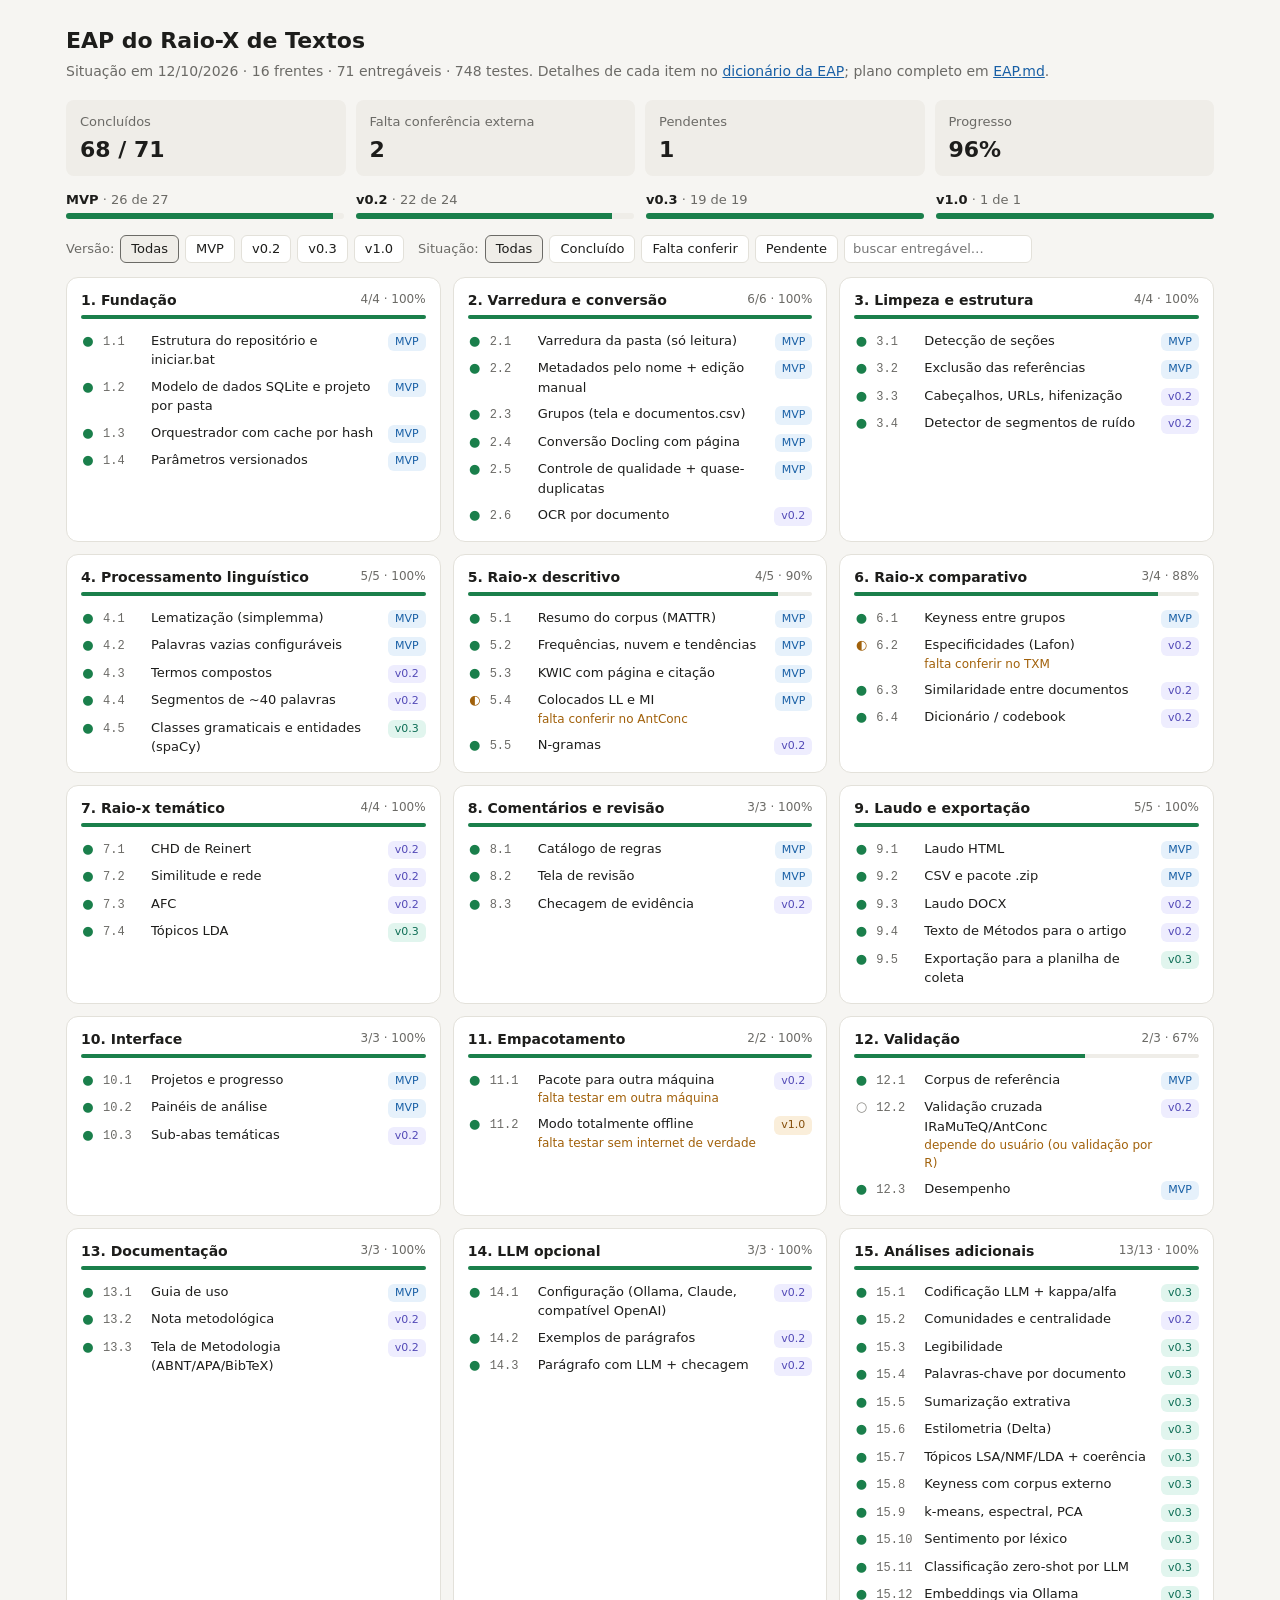
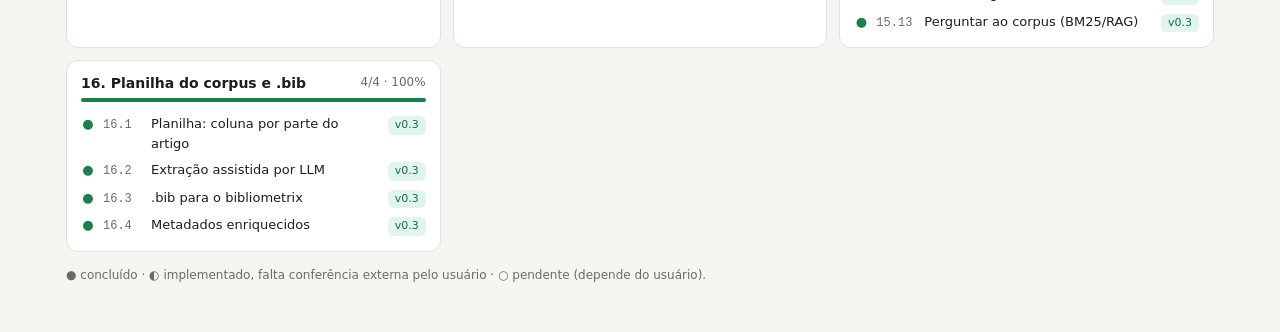
==== docs/eap.html @ f84f9ed6 "acabous os creédito" ====
<!doctype html>
<html lang="pt-BR">
<head>
<meta charset="utf-8">
<meta name="viewport" content="width=device-width, initial-scale=1">
<title>EAP do Raio-X</title>
<style>
:root{--bg:#f6f5f2;--card:#fff;--ink:#1d1d1b;--mut:#6b6a66;--line:#e3e1da;--soft:#efede8;
--ok:#1a7f4b;--okbg:#e1f5ee;--warn:#a1610b;--warnbg:#faeeda;--plan:#8a8984;
--mvp:#185fa5;--mvpbg:#e6f1fb;--v2:#534ab7;--v2bg:#eeedfe;--v3:#0f6e56;--v3bg:#e1f5ee;--v1:#854f0b;--v1bg:#faeeda}
@media (prefers-color-scheme:dark){:root{--bg:#141516;--card:#1e1f21;--ink:#ebe9e4;--mut:#9a988f;--line:#323338;--soft:#26272a;
--ok:#5dcaa5;--okbg:#0f3328;--warn:#ef9f27;--warnbg:#3a2a10;--plan:#888780;
--mvp:#85b7eb;--mvpbg:#0c2a48;--v2:#afa9ec;--v2bg:#26215c;--v3:#5dcaa5;--v3bg:#0f3328;--v1:#ef9f27;--v1bg:#3a2a10}}
*{box-sizing:border-box}
body{margin:0;background:var(--bg);color:var(--ink);font:15px/1.5 system-ui,"Segoe UI",sans-serif}
main{max-width:1180px;margin:0 auto;padding:24px 16px 48px}
h1{font-size:22px;margin:0 0 4px;font-weight:600}
.sub{color:var(--mut);font-size:14px;margin:0 0 18px}
.kpis{display:grid;grid-template-columns:repeat(auto-fit,minmax(140px,1fr));gap:10px;margin:0 0 14px}
.kpi{background:var(--soft);border-radius:8px;padding:10px 14px}.kpi span{font-size:13px;color:var(--mut)}.kpi b{display:block;font-size:22px;font-weight:600}
.bar{height:6px;background:var(--soft);border-radius:3px;overflow:hidden}.bar i{display:block;height:100%;background:var(--ok)}
.rel{display:grid;grid-template-columns:repeat(auto-fit,minmax(160px,1fr));gap:12px;margin:0 0 16px;font-size:13px;color:var(--mut)}.rel b{color:var(--ink)}
.filtros{display:flex;flex-wrap:wrap;gap:6px;align-items:center;margin:0 0 14px;font-size:13px;color:var(--mut)}
.filtros button{font:inherit;font-size:13px;color:var(--ink);background:var(--card);border:1px solid var(--line);border-radius:6px;padding:3px 10px;cursor:pointer}
.filtros button.on{background:var(--soft);border-color:var(--mut)}
.filtros input{font:inherit;font-size:13px;color:var(--ink);background:var(--card);border:1px solid var(--line);border-radius:6px;padding:3px 8px;min-width:180px}
.grid{display:grid;grid-template-columns:repeat(auto-fit,minmax(320px,1fr));gap:12px}
.fr{background:var(--card);border:1px solid var(--line);border-radius:12px;padding:12px 14px}
.fr h2{font-size:14px;margin:0 0 4px;font-weight:600;display:flex;justify-content:space-between;gap:8px}.fr h2 span{font-weight:400;font-size:12px;color:var(--mut);white-space:nowrap}
.fr .bar{height:4px;margin:0 0 8px}
.it{display:flex;gap:8px;align-items:baseline;font-size:13px;padding:3px 0;border-top:1px solid transparent}
.it .st{width:14px;text-align:center}.s2{color:var(--ok)}.s1{color:var(--warn)}.s0{color:var(--plan)}
.it .id{font-family:ui-monospace,Consolas,monospace;font-size:12px;color:var(--mut);min-width:40px}
.it .nm{flex:1}.it .nota{display:block;font-size:12px;color:var(--warn)}
.pl{font-size:11px;padding:1px 7px;border-radius:6px;white-space:nowrap}
.MVP{background:var(--mvpbg);color:var(--mvp)}.v02{background:var(--v2bg);color:var(--v2)}.v03{background:var(--v3bg);color:var(--v3)}.v10{background:var(--v1bg);color:var(--v1)}
.leg{font-size:12px;color:var(--mut);margin:14px 0 0}
a{color:var(--mvp)}
@media print{.filtros{display:none}.fr{break-inside:avoid}}
</style>
</head>
<body>
<main>
<h1>EAP do Raio-X de Textos</h1>
<p class="sub">Situação em 12/10/2026 · 16 frentes · 71 entregáveis · 748 testes. Detalhes de cada item no <a href="dicionario_eap.md">dicionário da EAP</a>; plano completo em <a href="../EAP.md">EAP.md</a>.</p>
<div class="kpis">
<div class="kpi"><span>Concluídos</span><b id="k-ok"></b></div>
<div class="kpi"><span>Falta conferência externa</span><b id="k-par"></b></div>
<div class="kpi"><span>Pendentes</span><b id="k-pen"></b></div>
<div class="kpi"><span>Progresso</span><b id="k-pct"></b></div>
</div>
<div class="rel" id="rel"></div>
<div class="filtros">
<span>Versão:</span><button data-f="r" data-v="all" class="on">Todas</button><button data-f="r" data-v="MVP">MVP</button><button data-f="r" data-v="v0.2">v0.2</button><button data-f="r" data-v="v0.3">v0.3</button><button data-f="r" data-v="v1.0">v1.0</button>
<span style="margin-left:8px">Situação:</span><button data-f="s" data-v="all" class="on">Todas</button><button data-f="s" data-v="2">Concluído</button><button data-f="s" data-v="1">Falta conferir</button><button data-f="s" data-v="0">Pendente</button>
<input id="busca" type="search" placeholder="buscar entregável…" aria-label="Buscar entregável">
</div>
<div class="grid" id="grid"></div>
<p class="leg">● concluído · ◐ implementado, falta conferência externa pelo usuário · ○ pendente (depende do usuário).</p>
</main>
<script>
const D=[
["1. Fundação",[["1.1","Estrutura do repositório e iniciar.bat","MVP",2],["1.2","Modelo de dados SQLite e projeto por pasta","MVP",2],["1.3","Orquestrador com cache por hash","MVP",2],["1.4","Parâmetros versionados","MVP",2]]],
["2. Varredura e conversão",[["2.1","Varredura da pasta (só leitura)","MVP",2],["2.2","Metadados pelo nome + edição manual","MVP",2],["2.3","Grupos (tela e documentos.csv)","MVP",2],["2.4","Conversão Docling com página","MVP",2],["2.5","Controle de qualidade + quase-duplicatas","MVP",2],["2.6","OCR por documento","v0.2",2]]],
["3. Limpeza e estrutura",[["3.1","Detecção de seções","MVP",2],["3.2","Exclusão das referências","MVP",2],["3.3","Cabeçalhos, URLs, hifenização","v0.2",2],["3.4","Detector de segmentos de ruído","v0.2",2]]],
["4. Processamento linguístico",[["4.1","Lematização (simplemma)","MVP",2],["4.2","Palavras vazias configuráveis","MVP",2],["4.3","Termos compostos","v0.2",2],["4.4","Segmentos de ~40 palavras","v0.2",2],["4.5","Classes gramaticais e entidades (spaCy)","v0.3",2]]],
["5. Raio-x descritivo",[["5.1","Resumo do corpus (MATTR)","MVP",2],["5.2","Frequências, nuvem e tendências","MVP",2],["5.3","KWIC com página e citação","MVP",2],["5.4","Colocados LL e MI","MVP",1,"falta conferir no AntConc"],["5.5","N-gramas","v0.2",2]]],
["6. Raio-x comparativo",[["6.1","Keyness entre grupos","MVP",2],["6.2","Especificidades (Lafon)","v0.2",1,"falta conferir no TXM"],["6.3","Similaridade entre documentos","v0.2",2],["6.4","Dicionário / codebook","v0.2",2]]],
["7. Raio-x temático",[["7.1","CHD de Reinert","v0.2",2],["7.2","Similitude e rede","v0.2",2],["7.3","AFC","v0.2",2],["7.4","Tópicos LDA","v0.3",2]]],
["8. Comentários e revisão",[["8.1","Catálogo de regras","MVP",2],["8.2","Tela de revisão","MVP",2],["8.3","Checagem de evidência","v0.2",2]]],
["9. Laudo e exportação",[["9.1","Laudo HTML","MVP",2],["9.2","CSV e pacote .zip","MVP",2],["9.3","Laudo DOCX","v0.2",2],["9.4","Texto de Métodos para o artigo","v0.2",2],["9.5","Exportação para a planilha de coleta","v0.3",2]]],
["10. Interface",[["10.1","Projetos e progresso","MVP",2],["10.2","Painéis de análise","MVP",2],["10.3","Sub-abas temáticas","v0.2",2]]],
["11. Empacotamento",[["11.1","Pacote para outra máquina","v0.2",2,"falta testar em outra máquina"],["11.2","Modo totalmente offline","v1.0",2,"falta testar sem internet de verdade"]]],
["12. Validação",[["12.1","Corpus de referência","MVP",2],["12.2","Validação cruzada IRaMuTeQ/AntConc","v0.2",0,"depende do usuário (ou validação por R)"],["12.3","Desempenho","MVP",2]]],
["13. Documentação",[["13.1","Guia de uso","MVP",2],["13.2","Nota metodológica","v0.2",2],["13.3","Tela de Metodologia (ABNT/APA/BibTeX)","v0.2",2]]],
["14. LLM opcional",[["14.1","Configuração (Ollama, Claude, compatível OpenAI)","v0.2",2],["14.2","Exemplos de parágrafos","v0.2",2],["14.3","Parágrafo com LLM + checagem","v0.2",2]]],
["15. Análises adicionais",[["15.1","Codificação LLM + kappa/alfa","v0.3",2],["15.2","Comunidades e centralidade","v0.2",2],["15.3","Legibilidade","v0.3",2],["15.4","Palavras-chave por documento","v0.3",2],["15.5","Sumarização extrativa","v0.3",2],["15.6","Estilometria (Delta)","v0.3",2],["15.7","Tópicos LSA/NMF/LDA + coerência","v0.3",2],["15.8","Keyness com corpus externo","v0.3",2],["15.9","k-means, espectral, PCA","v0.3",2],["15.10","Sentimento por léxico","v0.3",2],["15.11","Classificação zero-shot por LLM","v0.3",2],["15.12","Embeddings via Ollama","v0.3",2],["15.13","Perguntar ao corpus (BM25/RAG)","v0.3",2]]],
["16. Planilha do corpus e .bib",[["16.1","Planilha: coluna por parte do artigo","v0.3",2],["16.2","Extração assistida por LLM","v0.3",2],["16.3",".bib para o bibliometrix","v0.3",2],["16.4","Metadados enriquecidos","v0.3",2]]]
];
const sym=["○","◐","●"], cls=r=>r.replace(".","");
let fr="all", fs="all", q="";
const all=D.flatMap(f=>f[1]);
const ok=all.filter(x=>x[3]===2).length, par=all.filter(x=>x[3]===1).length, pen=all.filter(x=>x[3]===0).length;
document.getElementById("k-ok").textContent=`${ok} / ${all.length}`;
document.getElementById("k-par").textContent=par;
document.getElementById("k-pen").textContent=pen;
document.getElementById("k-pct").textContent=Math.round(ok/all.length*100)+"%";
document.getElementById("rel").innerHTML=["MVP","v0.2","v0.3","v1.0"].map(r=>{const it=all.filter(x=>x[2]===r),d=it.filter(x=>x[3]===2).length;return `<div><b>${r}</b> · ${d} de ${it.length}<div class="bar" style="margin-top:4px"><i style="width:${Math.round(d/it.length*100)}%"></i></div></div>`}).join("");
function esc(s){return s.replace(/[&<>"]/g,c=>({"&":"&amp;","<":"&lt;",">":"&gt;",'"':"&quot;"}[c]))}
function render(){
  document.getElementById("grid").innerHTML=D.map(([t,its])=>{
    const vis=its.filter(x=>(fr==="all"||x[2]===fr)&&(fs==="all"||String(x[3])===fs)&&(!q||(x[0]+" "+x[1]+" "+(x[4]||"")).toLowerCase().includes(q)));
    if(!vis.length) return "";
    const d=its.filter(x=>x[3]===2).length, h=its.filter(x=>x[3]===1).length, pct=Math.round((d+h/2)/its.length*100);
    return `<section class="fr"><h2>${esc(t)}<span>${d}/${its.length} · ${pct}%</span></h2><div class="bar"><i style="width:${pct}%"></i></div>`+
      vis.map(([id,n,r,s,nota])=>`<div class="it"><span class="st s${s}">${sym[s]}</span><span class="id">${id}</span><span class="nm">${esc(n)}${nota?`<span class="nota">${esc(nota)}</span>`:""}</span><span class="pl ${cls(r)}">${r}</span></div>`).join("")+`</section>`;
  }).join("") || `<p class="sub">Nenhum entregável com esses filtros.</p>`;
}
document.querySelectorAll(".filtros button").forEach(b=>b.onclick=()=>{const f=b.dataset.f;document.querySelectorAll(`.filtros button[data-f="${f}"]`).forEach(x=>x.classList.toggle("on",x===b));if(f==="r")fr=b.dataset.v;else fs=b.dataset.v;render()});
document.getElementById("busca").oninput=e=>{q=e.target.value.trim().toLowerCase();render()};
render();
</script>
</body>
</html>
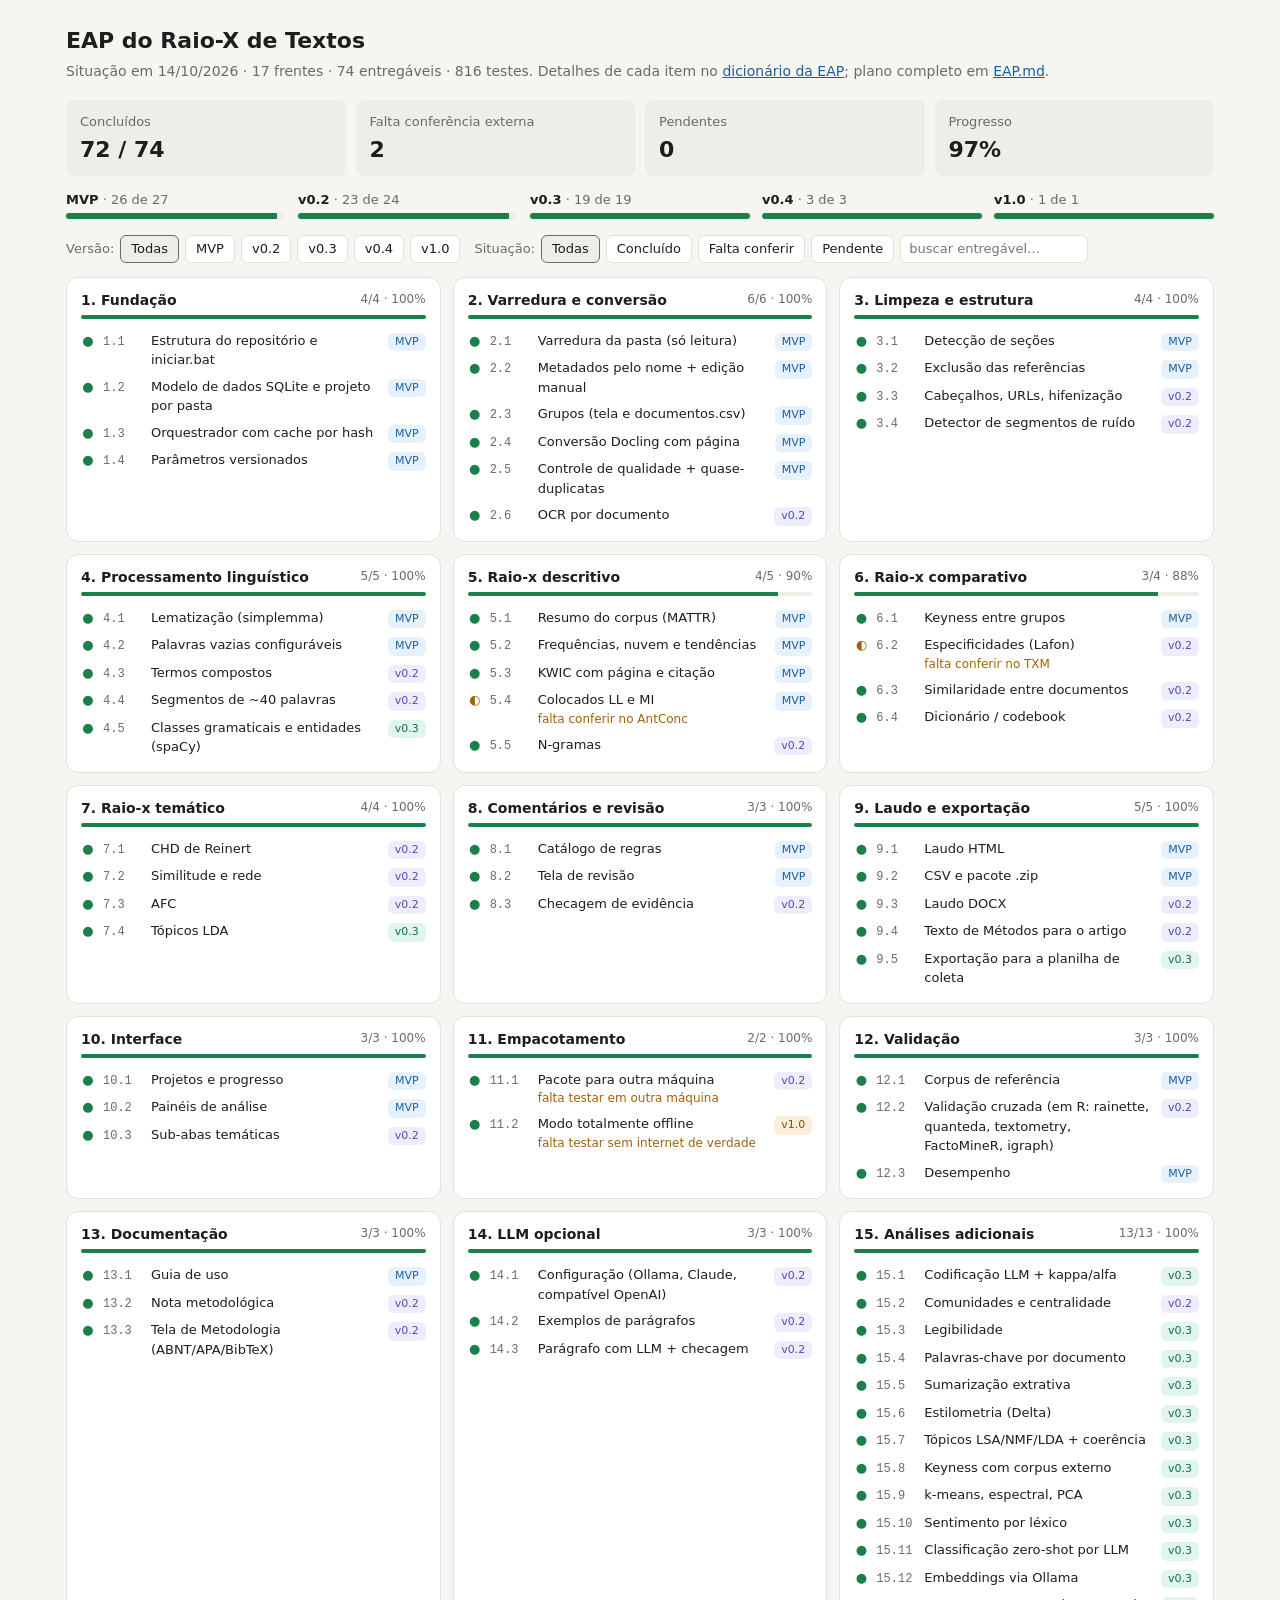
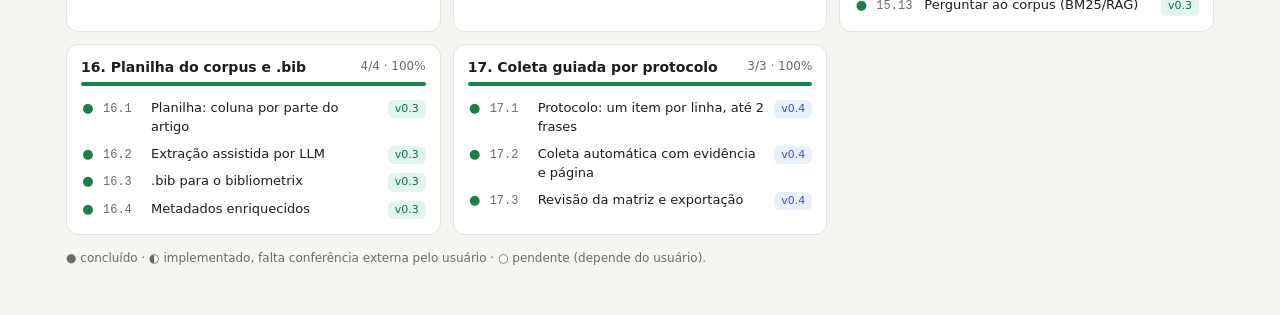
==== commit 02b82212: "Validação cruzada (12.2) com pacotes R e correção na exportação IRaMuTeQ - Compara keyness, especifi" ====
--- a/docs/eap.html
+++ b/docs/eap.html
@@ -33,7 +33,7 @@
 .it .id{font-family:ui-monospace,Consolas,monospace;font-size:12px;color:var(--mut);min-width:40px}
 .it .nm{flex:1}.it .nota{display:block;font-size:12px;color:var(--warn)}
 .pl{font-size:11px;padding:1px 7px;border-radius:6px;white-space:nowrap}
-.MVP{background:var(--mvpbg);color:var(--mvp)}.v02{background:var(--v2bg);color:var(--v2)}.v03{background:var(--v3bg);color:var(--v3)}.v10{background:var(--v1bg);color:var(--v1)}
+.MVP{background:var(--mvpbg);color:var(--mvp)}.v02{background:var(--v2bg);color:var(--v2)}.v03{background:var(--v3bg);color:var(--v3)}.v10{background:var(--v1bg);color:var(--v1)}.v04{background:var(--mvpbg);color:var(--v2)}
 .leg{font-size:12px;color:var(--mut);margin:14px 0 0}
 a{color:var(--mvp)}
 @media print{.filtros{display:none}.fr{break-inside:avoid}}
@@ -42,7 +42,7 @@
 <body>
 <main>
 <h1>EAP do Raio-X de Textos</h1>
-<p class="sub">Situação em 12/10/2026 · 16 frentes · 71 entregáveis · 748 testes. Detalhes de cada item no <a href="dicionario_eap.md">dicionário da EAP</a>; plano completo em <a href="../EAP.md">EAP.md</a>.</p>
+<p class="sub">Situação em 14/10/2026 · 17 frentes · 74 entregáveis · 816 testes. Detalhes de cada item no <a href="dicionario_eap.md">dicionário da EAP</a>; plano completo em <a href="../EAP.md">EAP.md</a>.</p>
 <div class="kpis">
 <div class="kpi"><span>Concluídos</span><b id="k-ok"></b></div>
 <div class="kpi"><span>Falta conferência externa</span><b id="k-par"></b></div>
@@ -51,7 +51,7 @@
 </div>
 <div class="rel" id="rel"></div>
 <div class="filtros">
-<span>Versão:</span><button data-f="r" data-v="all" class="on">Todas</button><button data-f="r" data-v="MVP">MVP</button><button data-f="r" data-v="v0.2">v0.2</button><button data-f="r" data-v="v0.3">v0.3</button><button data-f="r" data-v="v1.0">v1.0</button>
+<span>Versão:</span><button data-f="r" data-v="all" class="on">Todas</button><button data-f="r" data-v="MVP">MVP</button><button data-f="r" data-v="v0.2">v0.2</button><button data-f="r" data-v="v0.3">v0.3</button><button data-f="r" data-v="v0.4">v0.4</button><button data-f="r" data-v="v1.0">v1.0</button>
 <span style="margin-left:8px">Situação:</span><button data-f="s" data-v="all" class="on">Todas</button><button data-f="s" data-v="2">Concluído</button><button data-f="s" data-v="1">Falta conferir</button><button data-f="s" data-v="0">Pendente</button>
 <input id="busca" type="search" placeholder="buscar entregável…" aria-label="Buscar entregável">
 </div>
@@ -71,11 +71,12 @@
 ["9. Laudo e exportação",[["9.1","Laudo HTML","MVP",2],["9.2","CSV e pacote .zip","MVP",2],["9.3","Laudo DOCX","v0.2",2],["9.4","Texto de Métodos para o artigo","v0.2",2],["9.5","Exportação para a planilha de coleta","v0.3",2]]],
 ["10. Interface",[["10.1","Projetos e progresso","MVP",2],["10.2","Painéis de análise","MVP",2],["10.3","Sub-abas temáticas","v0.2",2]]],
 ["11. Empacotamento",[["11.1","Pacote para outra máquina","v0.2",2,"falta testar em outra máquina"],["11.2","Modo totalmente offline","v1.0",2,"falta testar sem internet de verdade"]]],
-["12. Validação",[["12.1","Corpus de referência","MVP",2],["12.2","Validação cruzada IRaMuTeQ/AntConc","v0.2",0,"depende do usuário (ou validação por R)"],["12.3","Desempenho","MVP",2]]],
+["12. Validação",[["12.1","Corpus de referência","MVP",2],["12.2","Validação cruzada (em R: rainette, quanteda, textometry, FactoMineR, igraph)","v0.2",2],["12.3","Desempenho","MVP",2]]],
 ["13. Documentação",[["13.1","Guia de uso","MVP",2],["13.2","Nota metodológica","v0.2",2],["13.3","Tela de Metodologia (ABNT/APA/BibTeX)","v0.2",2]]],
 ["14. LLM opcional",[["14.1","Configuração (Ollama, Claude, compatível OpenAI)","v0.2",2],["14.2","Exemplos de parágrafos","v0.2",2],["14.3","Parágrafo com LLM + checagem","v0.2",2]]],
 ["15. Análises adicionais",[["15.1","Codificação LLM + kappa/alfa","v0.3",2],["15.2","Comunidades e centralidade","v0.2",2],["15.3","Legibilidade","v0.3",2],["15.4","Palavras-chave por documento","v0.3",2],["15.5","Sumarização extrativa","v0.3",2],["15.6","Estilometria (Delta)","v0.3",2],["15.7","Tópicos LSA/NMF/LDA + coerência","v0.3",2],["15.8","Keyness com corpus externo","v0.3",2],["15.9","k-means, espectral, PCA","v0.3",2],["15.10","Sentimento por léxico","v0.3",2],["15.11","Classificação zero-shot por LLM","v0.3",2],["15.12","Embeddings via Ollama","v0.3",2],["15.13","Perguntar ao corpus (BM25/RAG)","v0.3",2]]],
-["16. Planilha do corpus e .bib",[["16.1","Planilha: coluna por parte do artigo","v0.3",2],["16.2","Extração assistida por LLM","v0.3",2],["16.3",".bib para o bibliometrix","v0.3",2],["16.4","Metadados enriquecidos","v0.3",2]]]
+["16. Planilha do corpus e .bib",[["16.1","Planilha: coluna por parte do artigo","v0.3",2],["16.2","Extração assistida por LLM","v0.3",2],["16.3",".bib para o bibliometrix","v0.3",2],["16.4","Metadados enriquecidos","v0.3",2]]],
+["17. Coleta guiada por protocolo",[["17.1","Protocolo: um item por linha, até 2 frases","v0.4",2],["17.2","Coleta automática com evidência e página","v0.4",2],["17.3","Revisão da matriz e exportação","v0.4",2]]]
 ];
 const sym=["○","◐","●"], cls=r=>r.replace(".","");
 let fr="all", fs="all", q="";
@@ -85,7 +86,7 @@
 document.getElementById("k-par").textContent=par;
 document.getElementById("k-pen").textContent=pen;
 document.getElementById("k-pct").textContent=Math.round(ok/all.length*100)+"%";
-document.getElementById("rel").innerHTML=["MVP","v0.2","v0.3","v1.0"].map(r=>{const it=all.filter(x=>x[2]===r),d=it.filter(x=>x[3]===2).length;return `<div><b>${r}</b> · ${d} de ${it.length}<div class="bar" style="margin-top:4px"><i style="width:${Math.round(d/it.length*100)}%"></i></div></div>`}).join("");
+document.getElementById("rel").innerHTML=["MVP","v0.2","v0.3","v0.4","v1.0"].map(r=>{const it=all.filter(x=>x[2]===r),d=it.filter(x=>x[3]===2).length;return `<div><b>${r}</b> · ${d} de ${it.length}<div class="bar" style="margin-top:4px"><i style="width:${Math.round(d/it.length*100)}%"></i></div></div>`}).join("");
 function esc(s){return s.replace(/[&<>"]/g,c=>({"&":"&amp;","<":"&lt;",">":"&gt;",'"':"&quot;"}[c]))}
 function render(){
   document.getElementById("grid").innerHTML=D.map(([t,its])=>{
